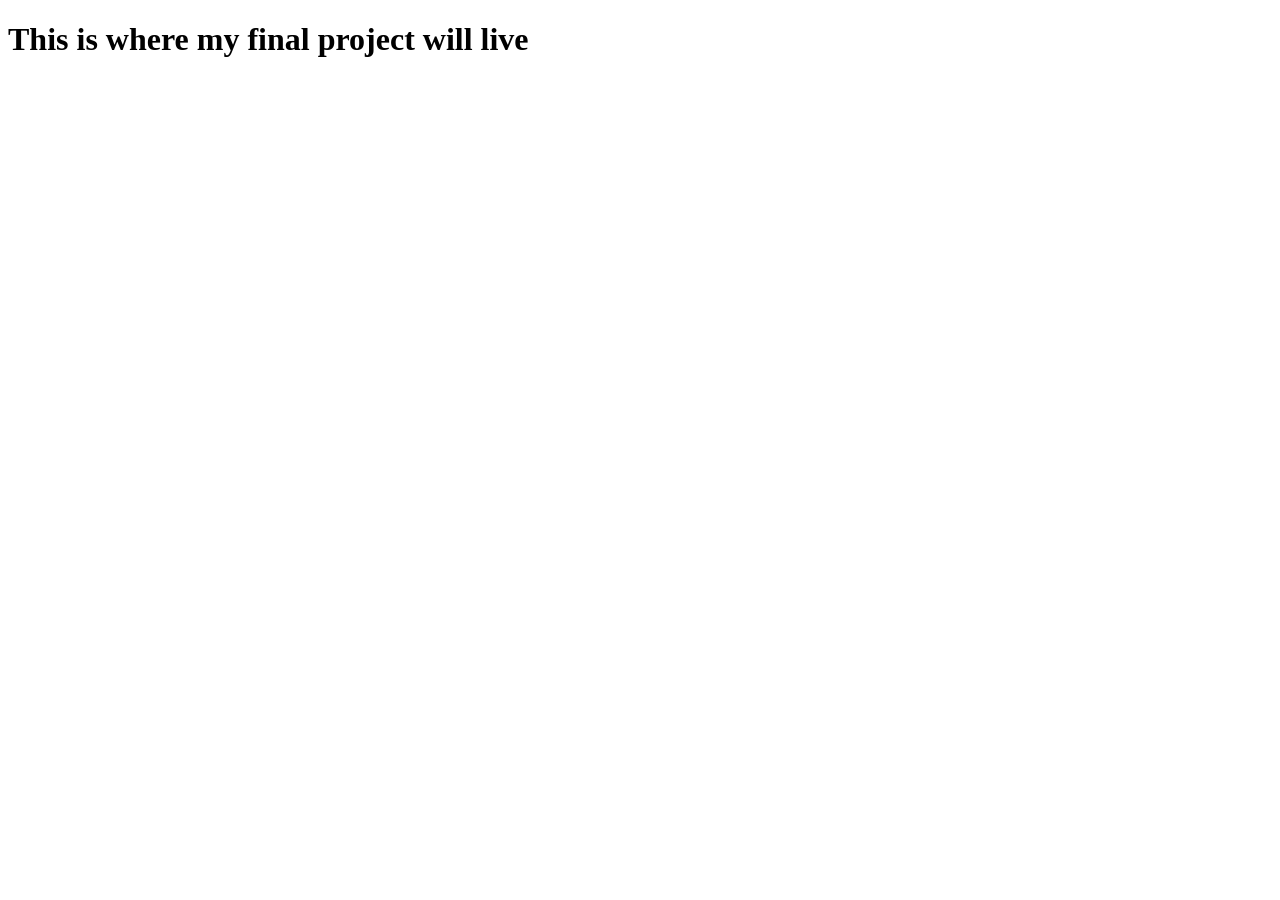
==== final-project/index.html @ 0e46883b "Add final-project folder with placeholder index.html" ====
<!DOCTYPE html>
<html lang="en">
<head>
  <meta charset="UTF-8">
  <meta name="viewport" content="width=device-width, initial-scale=1.0">
  <title>Final Project</title>
</head>
<body>
  <h1>This is where my final project will live</h1>
</body>
</html>
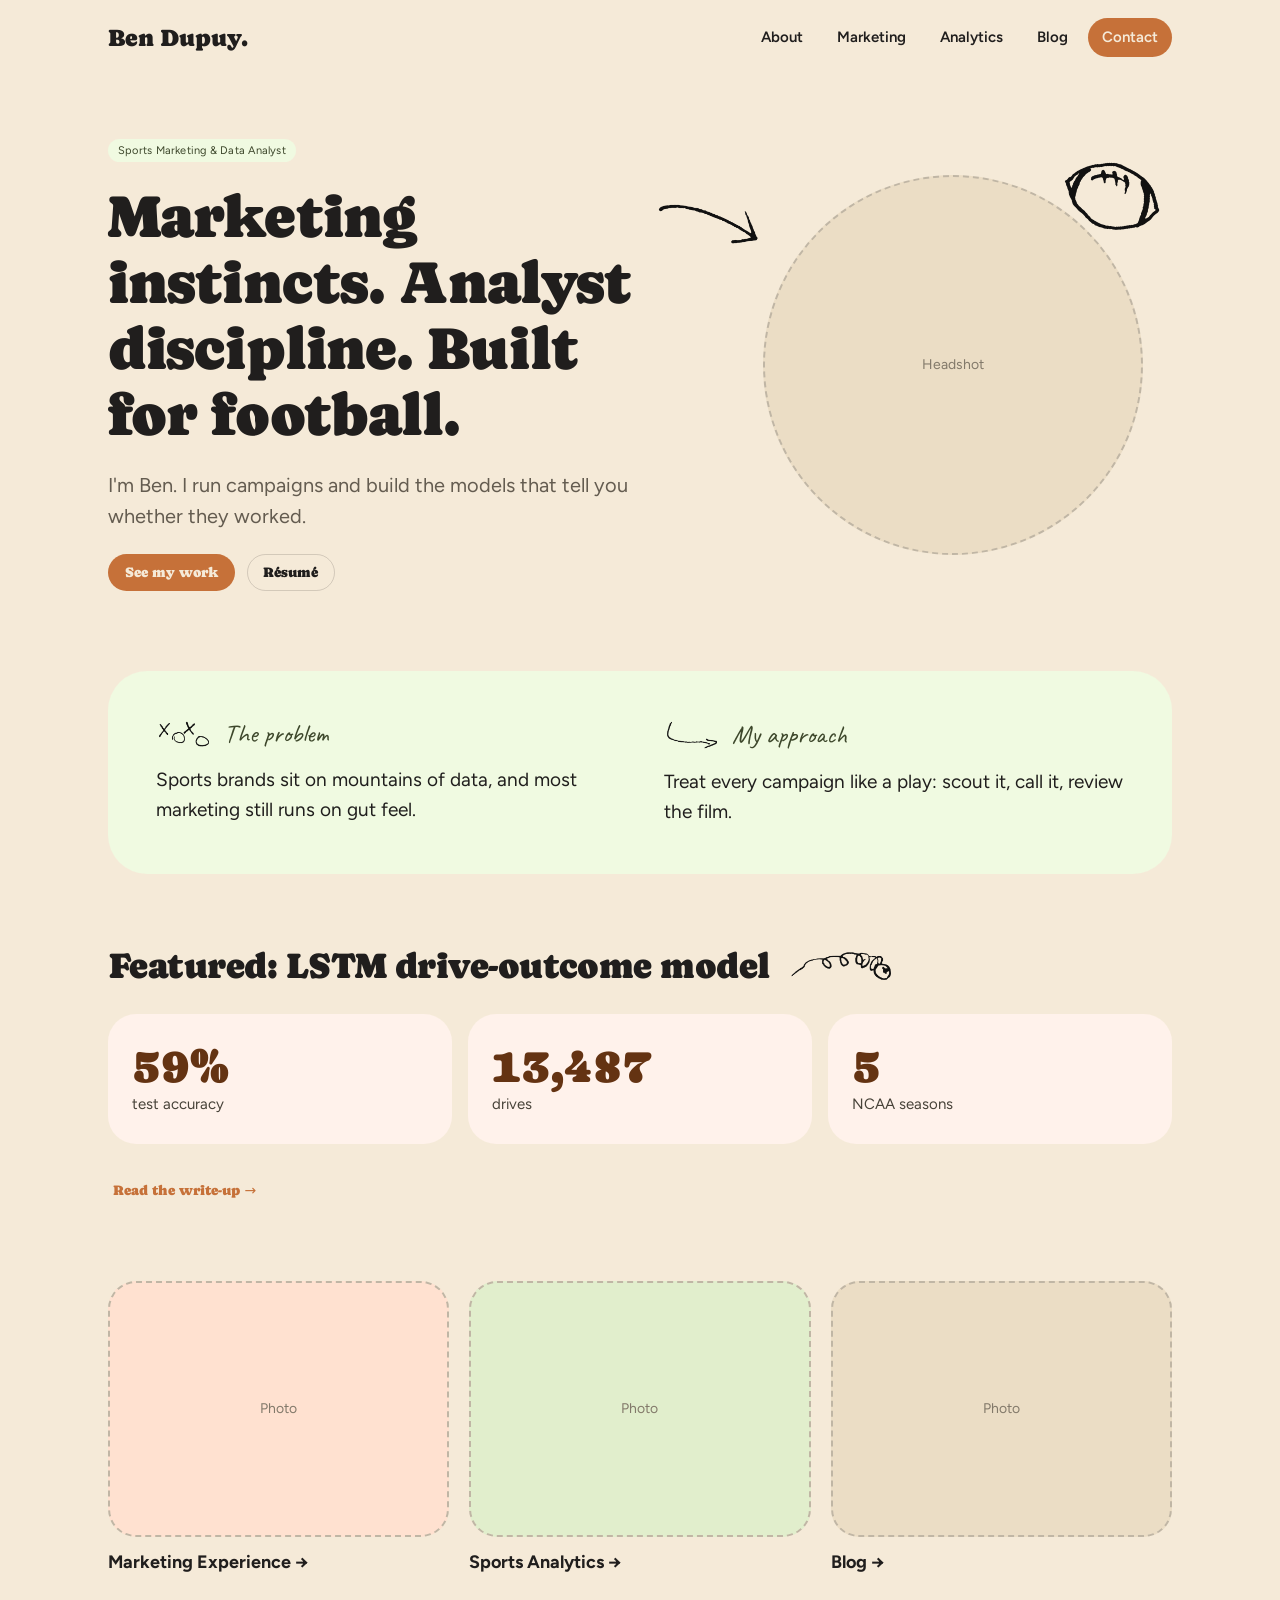
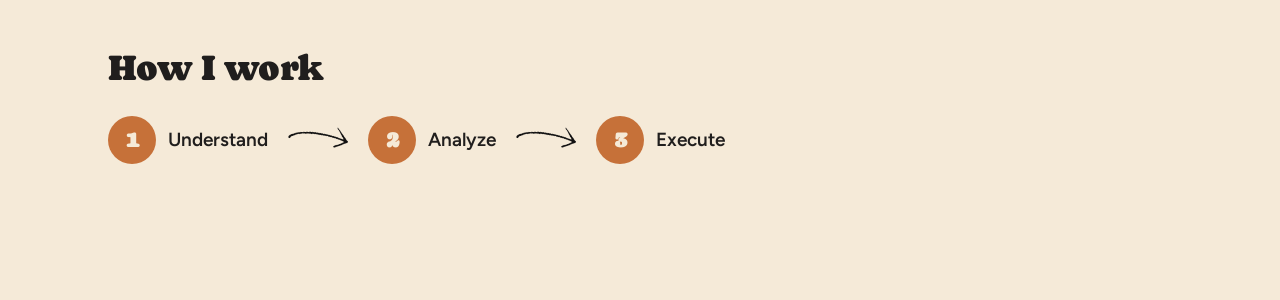
==== commit 40f3891b: "Project Prep Exercise 3" ====
--- a/final-project/index.html
+++ b/final-project/index.html
@@ -1,11 +1,64 @@
 <!DOCTYPE html>
 <html lang="en">
 <head>
-  <meta charset="UTF-8">
-  <meta name="viewport" content="width=device-width, initial-scale=1.0">
-  <title>Final Project</title>
+<meta charset="utf-8">
+<meta name="viewport" content="width=device-width, initial-scale=1">
+<title>Home · Ben Dupuy</title>
+<meta name="description" content="Ben Dupuy — Sports Marketing & Data Analyst.">
+<link rel="stylesheet" href="css/organic.css">
+<link rel="stylesheet" href="css/site.css">
 </head>
 <body>
-  <h1>This is where my final project will live</h1>
+<header class="site-header">
+  <nav class="nav" aria-label="Main">
+    <a class="nav-brand" href="index.html">Ben Dupuy.</a>
+    <div class="nav-links">
+      <a href="about.html">About</a>
+      <a href="marketing.html">Marketing</a>
+      <a href="analytics.html">Analytics</a>
+      <a href="blog.html">Blog</a>
+      <a class="nav-cta" href="contact.html">Contact</a>
+    </div>
+  </nav>
+</header>
+<main>
+<div class="wrap">
+  <section class="hero">
+    <div class="stack">
+      <span class="tag tag-accent-2" style="align-self:flex-start">Sports Marketing &amp; Data Analyst</span>
+      <h1>Marketing instincts. Analyst discipline. Built for football.</h1>
+      <p class="lead">I'm Ben. I run campaigns and build the models that tell you whether they worked.</p>
+      <div class="row"><a class="btn btn-primary" href="analytics.html">See my work</a><a class="btn btn-secondary" href="#">Résumé</a></div>
+    </div>
+    <div class="hero-photo">
+      <div class="ph ph-circle">Headshot</div>
+      <img class="doodle-ball" src="doodle-icons/png/black/football-laces-top-black.png" alt="">
+      <img class="doodle-arrow" src="doodle-icons/png/black/curved-arrow-black.png" alt="">
+    </div>
+  </section>
+  <section class="split">
+    <div class="stack"><div class="label"><img src="doodle-icons/png/black/xs-and-os-black.png" alt=""><span class="hand">The problem</span></div><p>Sports brands sit on mountains of data, and most marketing still runs on gut feel.</p></div>
+    <div class="stack"><div class="label"><img src="doodle-icons/png/black/hook-arrow-black.png" alt=""><span class="hand">My approach</span></div><p>Treat every campaign like a play: scout it, call it, review the film.</p></div>
+  </section>
+  <section class="section stack" style="gap:28px">
+    <div class="heading-doodle"><h2>Featured: LSTM drive-outcome model</h2><img src="doodle-icons/png/black/spiral-ball-black.png" alt=""></div>
+    <div class="stats"><div class="stat"><b>59%</b><span>test accuracy</span></div><div class="stat"><b>13,487</b><span>drives</span></div><div class="stat"><b>5</b><span>NCAA seasons</span></div></div>
+    <a class="btn btn-ghost" href="analytics.html" style="align-self:flex-start">Read the write-up →</a>
+  </section>
+  <section class="tiles">
+    <a class="tile" href="marketing.html"><div class="ph t-accent">Photo</div><strong>Marketing Experience →</strong></a>
+    <a class="tile" href="analytics.html"><div class="ph t-sage">Photo</div><strong>Sports Analytics →</strong></a>
+    <a class="tile" href="blog.html"><div class="ph">Photo</div><strong>Blog →</strong></a>
+  </section>
+  <section class="section stack" style="gap:28px">
+    <h2>How I work</h2>
+    <div class="process">
+      <div class="step"><i>1</i>Understand</div><img src="doodle-icons/png/black/curved-arrow-black.png" alt="">
+      <div class="step"><i>2</i>Analyze</div><img src="doodle-icons/png/black/curved-arrow-black.png" alt="">
+      <div class="step"><i>3</i>Execute</div>
+    </div>
+  </section>
+</div>
+</main>
 </body>
 </html>
--- a/final-project/css/organic.css
+++ b/final-project/css/organic.css
@@ -0,0 +1,257 @@
+/* Organic — design-system tokens and component classes. This file is the source of truth for the system's look; retune it here and see readme.md. */
+@import url('https://fonts.googleapis.com/css2?family=Caprasimo:wght@400&family=Figtree:wght@400;600;700&display=swap');
+
+:root {
+  --color-bg: #f5ead8;
+  --color-surface: #ebddc5;
+  --color-text: #201e1d;
+  --color-accent: #c67139;
+  --color-accent-2: #7a8a5e;
+  --color-divider: color-mix(in srgb, #201e1d 16%, transparent);
+
+  /* Tonal ramps — generated in OKLCH on one shared lightness scale, so the
+     same step of any role matches the others in visual value. */
+  --color-neutral-100: #f9f4ed;
+  --color-neutral-200: #eee7db;
+  --color-neutral-300: #dcd3c4;
+  --color-neutral-400: #c0b6a5;
+  --color-neutral-500: #a19786;
+  --color-neutral-600: #82796a;
+  --color-neutral-700: #645c50;
+  --color-neutral-800: #474238;
+  --color-neutral-900: #2e2b25;
+
+  --color-accent-100: #fff2eb;
+  --color-accent-200: #ffe1d0;
+  --color-accent-300: #ffc6a5;
+  --color-accent-400: #f6a06b;
+  --color-accent-500: #d67f48;
+  --color-accent-600: #b2622d;
+  --color-accent-700: #8c491a;
+  --color-accent-800: #643312;
+  --color-accent-900: #402310;
+
+  --color-accent-2-100: #f0fae1;
+  --color-accent-2-200: #e1eecc;
+  --color-accent-2-300: #ccdbb2;
+  --color-accent-2-400: #aebf92;
+  --color-accent-2-500: #8fa073;
+  --color-accent-2-600: #728157;
+  --color-accent-2-700: #56633f;
+  --color-accent-2-800: #3d472b;
+  --color-accent-2-900: #272e1b;
+
+  --font-heading: "Caprasimo", system-ui, sans-serif;
+  --font-heading-weight: 400;
+  --font-body: "Figtree", system-ui, sans-serif;
+
+  --space-1: 4.4px;
+  --space-2: 8.8px;
+  --space-3: 13.2px;
+  --space-4: 17.6px;
+  --space-6: 26.4px;
+  --space-8: 35.2px;
+
+  --radius-sm: 8px;
+  --radius-md: 16px;
+  --radius-lg: 28px;
+
+  /* Elevation — derived from the ground: soft ink-tinted shadows on a
+     light theme, a hairline edge + ambient darkness on a dark one. */
+  --shadow-sm: 0 1px 2px color-mix(in srgb, #2e2b25 14%, transparent);
+  --shadow-md: 0 3px 10px color-mix(in srgb, #2e2b25 16%, transparent);
+  --shadow-lg: 0 12px 32px color-mix(in srgb, #2e2b25 22%, transparent);
+}
+
+body {
+  background: var(--color-bg);
+  color: var(--color-text);
+  font-family: var(--font-body);
+}
+h1, h2, h3, h4 { font-family: var(--font-heading); font-weight: var(--font-heading-weight); }
+
+.washed{filter:saturate(0.6) contrast(0.85) brightness(1.1) opacity(0.94)}
+
+/* ══════════════════════════════════════════════════════════════════════════
+   Components — built with the tokens above. Plain CSS
+   on plain HTML: no JavaScript, no build step. Each class is documented in
+   readme.md and demonstrated in foundations/ and components/.
+   ══════════════════════════════════════════════════════════════════════ */
+
+*, *::before, *::after { box-sizing: border-box; }
+body { margin: 0; font-size: 15px; line-height: 1.55; font-weight: 400; }
+h1, h2, h3, h4, h5, h6 {
+  font-family: var(--font-heading); font-weight: var(--font-heading-weight);
+  line-height: 1.12; letter-spacing: -0.015em; margin: 0 0 var(--space-2);
+}
+h1 { font-size: 42px; }
+h2 { font-size: 32px; }
+h3 { font-size: 25px; }
+h4 { font-size: 20px; }
+h5 { font-size: 16px; }
+h6 { font-size: 13px; }
+h6 { letter-spacing: 0.08em; text-transform: uppercase; }
+p { margin: 0 0 var(--space-3); }
+a { color: var(--color-accent); text-underline-offset: 3px; }
+img { display: block; max-width: 100%; }
+figure { margin: 0; }
+figcaption {
+  font-size: 11px; margin-top: var(--space-1);
+  color: color-mix(in srgb, var(--color-text) 55%, transparent);
+}
+.text-muted { color: color-mix(in srgb, var(--color-text) 55%, transparent); }
+:focus { outline: none; }
+:focus-visible { outline: 2px solid var(--color-accent); outline-offset: 2px; }
+::selection { background: color-mix(in srgb, var(--color-accent) 30%, transparent); }
+
+/* — rules — */
+.hr {
+  height: 1px; border: 0; margin: var(--space-4) 0;
+  background: var(--color-divider);
+}
+
+/* — buttons — */
+.btn {
+  display: inline-flex; align-items: center; justify-content: center; gap: 6px;
+  cursor: pointer; text-decoration: none;
+  font-family: var(--font-heading); font-weight: var(--font-heading-weight);
+  font-size: 14px; line-height: 1.2; color: var(--color-text); /* matches the .input's 14px —
+     the pair sits side by side in sign-up rows */
+  background: transparent; border: 1px solid transparent;
+  padding: var(--space-2) calc(var(--space-3) * 1.2);
+  border-radius: var(--radius-md);
+}
+.btn svg { display: block; }
+.btn:disabled { opacity: 0.45; cursor: not-allowed; }
+.btn-primary { background: var(--color-accent); color: var(--color-bg); }
+.btn-primary:hover { background: var(--color-accent-600); }
+.btn-primary:active { background: var(--color-accent-700); }
+.btn-secondary { border-color: var(--color-divider); }
+.btn-secondary:hover { background: color-mix(in srgb, var(--color-text) 7%, transparent); }
+.btn-secondary:active { background: color-mix(in srgb, var(--color-text) 14%, transparent); }
+.btn-ghost { color: var(--color-accent); padding-inline: var(--space-1); }
+.btn-ghost:hover { background: color-mix(in srgb, var(--color-accent) 10%, transparent); }
+.btn-ghost:active { background: color-mix(in srgb, var(--color-accent) 18%, transparent); }
+.btn-icon { width: 36px; height: 36px; padding: 0; }
+.btn-block { width: 100%; margin-top: var(--space-2); }
+
+/* — forms — */
+.field > label {
+  display: block; font-size: 12px; margin-bottom: 5px;
+  color: color-mix(in srgb, var(--color-text) 70%, transparent);
+}
+.input {
+  width: 100%; min-height: 36px; padding: 6px 10px; font: inherit;
+  font-size: 14px; color: var(--color-text); caret-color: var(--color-accent);
+  background: var(--color-surface);
+  border: 1px solid var(--color-divider); border-radius: var(--radius-md);
+}
+.input:hover { border-color: color-mix(in srgb, var(--color-text) 45%, transparent); }
+.input:focus-visible { border-color: var(--color-accent); outline-offset: 0; }
+textarea.input { min-height: 90px; resize: vertical; }
+.radio { display: inline-flex; align-items: center; gap: 8px; cursor: pointer; font-size: 14px; }
+.radio input, .seg-opt input {
+  position: absolute; opacity: 0; width: 0; height: 0; pointer-events: none;
+}
+.radio .dot {
+  width: 16px; height: 16px; flex: none; border-radius: 50%;
+  border: 1.5px solid var(--color-divider);
+}
+.radio:hover .dot { border-color: var(--color-accent); }
+.radio input:checked + .dot {
+  border-color: var(--color-accent); background: var(--color-accent);
+  box-shadow: inset 0 0 0 4px var(--color-bg);
+}
+.radio input:focus-visible + .dot { outline: 2px solid var(--color-accent); outline-offset: 2px; }
+.seg {
+  display: inline-flex; overflow: hidden;
+  border: 1px solid var(--color-divider); border-radius: var(--radius-md);
+}
+.seg-opt {
+  display: inline-flex; align-items: center; gap: 6px;
+  padding: 7px 12px; font-size: 13px; cursor: pointer;
+}
+.seg-opt + .seg-opt { border-left: 1px solid var(--color-divider); }
+.seg-opt:has(input:checked) { background: var(--color-accent); color: var(--color-bg); }
+.seg-opt:not(:has(input:checked)):hover { background: color-mix(in srgb, var(--color-text) 7%, transparent); }
+.seg-opt:has(input:focus-visible) { outline: 2px solid var(--color-accent); outline-offset: -2px; }
+
+/* — cards — */
+.card {
+  display: flex; flex-direction: column; gap: var(--space-2);
+  padding: var(--space-3); border-radius: var(--radius-md); background: var(--color-surface);
+}
+.card-kicker { font-size: 10px; letter-spacing: 0.1em; text-transform: uppercase; color: var(--color-accent); }
+.card-title {
+  font-family: var(--font-heading); font-weight: var(--font-heading-weight);
+  font-size: 17px; line-height: 1.2;
+}
+.card-body { margin: 0; font-size: 13px; opacity: 0.8; flex: 1; }
+.card-meta {
+  display: flex; align-items: center; gap: 6px; font-size: 11px;
+  color: color-mix(in srgb, var(--color-text) 50%, transparent);
+}
+.elev-sm { box-shadow: var(--shadow-sm); }
+.elev-md { box-shadow: var(--shadow-md); }
+.elev-lg { box-shadow: var(--shadow-lg); }
+
+/* — tags — */
+.tag {
+  display: inline-flex; align-items: center; font-size: 11px;
+  letter-spacing: 0.02em; padding: 3px 10px;
+  border-radius: calc(var(--radius-md) * 0.75);
+}
+.tag-accent { background: var(--color-accent-100); color: var(--color-accent-800); }
+.tag-accent-2 { background: var(--color-accent-2-100); color: var(--color-accent-2-800); }
+.tag-neutral { background: var(--color-neutral-100); color: var(--color-neutral-800); }
+.tag-outline { border: 1px solid var(--color-accent); color: var(--color-accent); }
+
+/* — navigation — */
+.nav {
+  display: flex; align-items: center; gap: var(--space-4);
+  padding: var(--space-3) var(--space-4);
+  border-bottom: none;
+}
+.nav-brand {
+  font-family: var(--font-heading); font-weight: var(--font-heading-weight);
+  font-size: 18px; margin-right: auto;
+}
+.nav a { color: inherit; text-decoration: none; font-size: 14px; }
+.nav a:hover, .nav a[aria-current='page'] { color: var(--color-accent); }
+
+/* — tables — */
+.table { width: 100%; border-collapse: collapse; font-size: 14px; }
+.table th {
+  text-align: left; font-size: 11px; letter-spacing: 0.08em; text-transform: uppercase;
+  color: color-mix(in srgb, var(--color-text) 60%, transparent);
+  padding: var(--space-2); border-bottom: 1px solid var(--color-divider);
+}
+.table td {
+  padding: var(--space-2);
+  border-bottom: 1px solid color-mix(in srgb, var(--color-text) 8%, transparent);
+}
+.table tbody tr:hover { background: color-mix(in srgb, var(--color-text) 4%, transparent); }
+
+/* — dialog — */
+.dialog-backdrop {
+  position: fixed; inset: 0; display: grid; place-items: center;
+  padding: var(--space-4);
+  background: color-mix(in srgb, var(--color-neutral-900) 50%, transparent);
+}
+.dialog {
+  width: min(440px, 100%); display: flex; flex-direction: column; gap: var(--space-3);
+  padding: var(--space-4); border-radius: var(--radius-lg);
+  background: var(--color-surface); box-shadow: var(--shadow-lg);
+}
+.dialog-title {
+  font-family: var(--font-heading); font-weight: var(--font-heading-weight);
+  font-size: 20px;
+}
+.dialog-body { font-size: 14px; opacity: 0.85; }
+.dialog-actions { display: flex; justify-content: flex-end; gap: var(--space-2); margin-top: var(--space-2); }
+
+/* — rounded frame: everything softens, small controls go pill — */
+.card, .dialog { border-radius: calc(var(--radius-lg) * 1.15); }
+.btn, .tag, .seg, .input { border-radius: 999px; }
+.input { padding-inline: 14px; }
+
--- a/final-project/css/site.css
+++ b/final-project/css/site.css
@@ -0,0 +1,151 @@
+/* Ben Dupuy portfolio — page layer over organic.css */
+@import url('https://fonts.googleapis.com/css2?family=Caveat:wght@500;700&display=swap');
+
+:root { --wrap: 1120px; --hand: "Caveat", cursive; }
+* { box-sizing: border-box; }
+body { margin: 0; background: var(--color-bg); color: var(--color-text); font-family: var(--font-body); font-size: 17px; line-height: 1.55; }
+img { max-width: 100%; display: block; }
+main { overflow-x: clip; padding-bottom: 64px; }
+a { color: var(--color-accent-700); }
+a:hover { color: var(--color-accent-800); }
+:focus-visible { outline: 2px solid var(--color-accent); outline-offset: 2px; }
+h1, h2, h3 { margin: 0; line-height: 1.1; text-wrap: balance; }
+h1 { font-size: clamp(36px, 5vw, 60px); }
+h2 { font-size: clamp(26px, 3vw, 36px); }
+h3 { font-size: 22px; }
+p { margin: 0; text-wrap: pretty; }
+.muted { color: var(--color-neutral-700); }
+.hand { font-family: var(--hand); font-size: 26px; line-height: 1; }
+.wrap { max-width: var(--wrap); margin: 0 auto; padding: 0 28px; }
+.section { padding: 72px 0; }
+.stack { display: flex; flex-direction: column; gap: 16px; }
+.row { display: flex; flex-wrap: wrap; gap: 12px; align-items: center; }
+
+/* header */
+.site-header { position: sticky; top: 0; z-index: 10; background: color-mix(in srgb, var(--color-bg) 92%, transparent); backdrop-filter: blur(8px); }
+.site-header .nav { max-width: var(--wrap); margin: 0 auto; padding: 18px 28px; }
+.site-header .nav-brand { font-size: 24px; text-decoration: none; color: var(--color-text); }
+.nav-links { display: flex; gap: 6px; flex-wrap: wrap; align-items: center; }
+.nav-links a { padding: 8px 14px; border-radius: 999px; text-decoration: none; color: var(--color-text); font-weight: 600; font-size: 15px; }
+.nav-links a:hover { background: var(--color-accent-100); }
+.nav-links a[aria-current="page"] { background: var(--color-accent-2-100); color: var(--color-accent-2-800); }
+.nav-links a.nav-cta { background: var(--color-accent); color: var(--color-bg); }
+.nav-links a.nav-cta:hover { background: var(--color-accent-600); }
+
+/* placeholders */
+.ph { background: var(--color-surface); border: 2px dashed var(--color-neutral-400); border-radius: var(--radius-lg); display: grid; place-items: center; color: var(--color-neutral-600); font-size: 14px; text-align: center; padding: 12px; }
+.ph-circle { border-radius: 50%; aspect-ratio: 1; }
+
+/* hero */
+.hero { display: grid; grid-template-columns: minmax(0, 1.3fr) minmax(0, 1fr); gap: 56px; align-items: center; padding: 64px 0 80px; }
+.hero .stack { gap: 22px; max-width: 560px; }
+.hero-photo { position: relative; width: min(100%, 380px); justify-self: center; }
+.hero-photo .ph { width: 100%; }
+.doodle-ball { position: absolute; top: -18px; right: -24px; width: 110px; transform: rotate(14deg); }
+.doodle-arrow { position: absolute; top: 24px; left: -110px; width: 110px; }
+.lead { font-size: 20px; color: var(--color-neutral-700); max-width: 46ch; }
+
+/* problem / approach */
+.split { background: var(--color-accent-2-100); border-radius: calc(var(--radius-lg) * 1.4); padding: 48px; display: grid; grid-template-columns: repeat(2, minmax(0, 1fr)); gap: 48px; }
+.split .label { display: flex; align-items: center; gap: 12px; color: var(--color-accent-2-800); }
+.split .label img { width: 56px; }
+.split p { font-size: 19px; }
+
+/* stats */
+.stats { display: grid; grid-template-columns: repeat(3, minmax(0, 1fr)); gap: 16px; }
+.stat { background: var(--color-accent-100); border-radius: var(--radius-lg); padding: 28px 24px; }
+.stat b { display: block; font-family: var(--font-heading); font-weight: 400; font-size: clamp(34px, 4vw, 48px); color: var(--color-accent-800); line-height: 1; }
+.stat span { font-size: 15px; color: var(--color-neutral-800); }
+.heading-doodle { display: flex; align-items: center; gap: 16px; flex-wrap: wrap; }
+.heading-doodle img { width: 110px; }
+
+/* tiles */
+.tiles { display: grid; grid-template-columns: repeat(3, minmax(0, 1fr)); gap: 20px; }
+.tile { display: flex; flex-direction: column; gap: 12px; text-decoration: none; color: var(--color-text); }
+.tile .ph { aspect-ratio: 4 / 3; transition: transform .2s; }
+.tile:hover .ph { transform: translateY(-4px); }
+.tile .ph.t-accent { background: var(--color-accent-200); }
+.tile .ph.t-sage { background: var(--color-accent-2-200); }
+.tile strong { font-size: 18px; }
+
+/* process */
+.process { display: flex; flex-wrap: wrap; align-items: center; gap: 18px; }
+.step { display: flex; align-items: center; gap: 12px; font-weight: 600; font-size: 19px; }
+.step i { font-style: normal; width: 48px; height: 48px; border-radius: 50%; background: var(--color-accent); color: var(--color-bg); display: grid; place-items: center; font-family: var(--font-heading); font-size: 22px; }
+.process > img { width: 64px; transform: rotate(-12deg); }
+
+/* page banner */
+.banner { margin-top: 24px; min-height: 240px; display: flex; align-items: flex-end; justify-content: flex-start; padding: 36px; border-style: solid; border-color: transparent; }
+.banner.t-accent { background: var(--color-accent-200); }
+.banner.t-sage { background: var(--color-accent-2-200); }
+.banner h1 { color: var(--color-text); }
+
+/* about */
+.about-intro { display: grid; grid-template-columns: 320px minmax(0, 1fr); gap: 56px; align-items: start; padding: 64px 0; }
+.about-photo { aspect-ratio: 5 / 6; border-radius: 200px 200px var(--radius-lg) var(--radius-lg); }
+.toolkit { background: var(--color-accent-2-100); border-radius: calc(var(--radius-lg) * 1.4); padding: 40px 48px; }
+.timeline { display: flex; flex-direction: column; }
+.timeline div { display: grid; grid-template-columns: 100px minmax(0, 1fr); gap: 20px; padding: 18px 0; border-bottom: 2px dashed var(--color-neutral-300); }
+.timeline div:last-child { border-bottom: none; }
+.interests { display: grid; grid-template-columns: repeat(3, minmax(0, 1fr)); gap: 20px; }
+.interest { aspect-ratio: 1; max-width: 220px; width: 100%; border-radius: 50%; display: flex; flex-direction: column; align-items: center; justify-content: center; gap: 10px; font-weight: 600; justify-self: center; }
+.interest img { width: 44%; }
+.interest:nth-child(1) { background: var(--color-accent-100); }
+.interest:nth-child(2) { background: var(--color-accent-2-100); }
+.interest:nth-child(3) { background: var(--color-surface); }
+
+/* case studies */
+.cases { display: grid; grid-template-columns: repeat(2, minmax(0, 1fr)); gap: 24px; }
+.case { padding: 32px; gap: 16px; text-decoration: none; color: var(--color-text); transition: box-shadow .2s; }
+.case:hover { box-shadow: var(--shadow-md); }
+.case .card-title { font-size: 26px; }
+.pae { display: grid; grid-template-columns: repeat(3, minmax(0, 1fr)); gap: 14px; font-size: 15px; }
+.pae b { display: block; font-size: 13px; text-transform: uppercase; letter-spacing: .08em; color: var(--color-accent-700); }
+
+/* analytics */
+.project-tabs { display: flex; gap: 10px; flex-wrap: wrap; }
+.project-tabs a { text-decoration: none; font-size: 14px; padding: 6px 14px; }
+.project { display: grid; grid-template-columns: minmax(0, 1fr) minmax(0, 1fr); gap: 48px; align-items: start; }
+.code { background: var(--color-text); color: var(--color-bg); border-radius: var(--radius-lg); padding: 24px 28px; font: 15px/1.7 ui-monospace, Menlo, monospace; overflow-x: auto; margin: 0; }
+.code .k { color: var(--color-accent-300); }
+.code .s { color: var(--color-accent-2-300); }
+.tracking { background: var(--color-accent-2-100); border-radius: calc(var(--radius-lg) * 1.4); padding: 40px 48px; display: grid; grid-template-columns: minmax(0, 1fr) minmax(0, 1.4fr); gap: 40px; align-items: center; }
+.tracking .ph { aspect-ratio: 16 / 9; background: var(--color-accent-2-200); border-color: var(--color-accent-2-500); gap: 10px; }
+.tracking .ph img { width: 110px; }
+
+/* blog */
+.filters { display: flex; gap: 8px; flex-wrap: wrap; }
+.filters button { cursor: pointer; font: inherit; font-size: 14px; padding: 6px 16px; background: transparent; }
+.filters button[aria-pressed="true"] { background: var(--color-accent-100); color: var(--color-accent-800); border-color: transparent; }
+.featured { display: grid; grid-template-columns: minmax(0, 1fr) minmax(0, 1fr); gap: 32px; padding: 24px; align-items: center; text-decoration: none; color: var(--color-text); }
+.featured .ph { aspect-ratio: 4 / 3; }
+.posts { display: grid; grid-template-columns: repeat(3, minmax(0, 1fr)); gap: 28px; }
+.post { display: flex; flex-direction: column; gap: 10px; text-decoration: none; color: var(--color-text); }
+.post .ph { aspect-ratio: 4 / 3; }
+.post strong { font-size: 19px; }
+
+/* contact */
+.contact { display: grid; grid-template-columns: minmax(0, 1fr) minmax(0, 1.1fr); gap: 56px; align-items: start; padding: 64px 0; }
+.contact .heading-doodle img { width: 72px; transform: rotate(-10deg); }
+.contact-form { background: var(--color-surface); border-radius: calc(var(--radius-lg) * 1.4); padding: 36px; display: flex; flex-direction: column; gap: 18px; }
+.contact-form .field { display: flex; flex-direction: column; gap: 6px; }
+.contact-form .input { background: var(--color-bg); font-size: 16px; min-height: 46px; }
+.contact-form textarea.input { border-radius: var(--radius-lg); min-height: 140px; padding: 14px; resize: vertical; }
+.contact-form .btn { min-height: 48px; font-size: 16px; }
+
+@media (max-width: 860px) {
+  .hero, .about-intro, .contact, .project, .tracking, .featured { grid-template-columns: 1fr; gap: 36px; }
+  .hero-photo { width: min(80%, 320px); }
+  .doodle-arrow { display: none; }
+  .split { grid-template-columns: 1fr; padding: 32px; gap: 32px; }
+  .tiles, .posts, .cases { grid-template-columns: 1fr 1fr; }
+  .about-photo { max-width: 300px; }
+  .section { padding: 52px 0; }
+}
+@media (max-width: 560px) {
+  .wrap { padding: 0 20px; }
+  .tiles, .posts, .cases, .stats, .pae { grid-template-columns: 1fr; }
+  .interests { grid-template-columns: repeat(3, minmax(0, 1fr)); gap: 10px; }
+  .nav-links a { padding: 6px 10px; font-size: 14px; }
+  .split, .toolkit, .tracking, .contact-form { padding: 24px; }
+}
